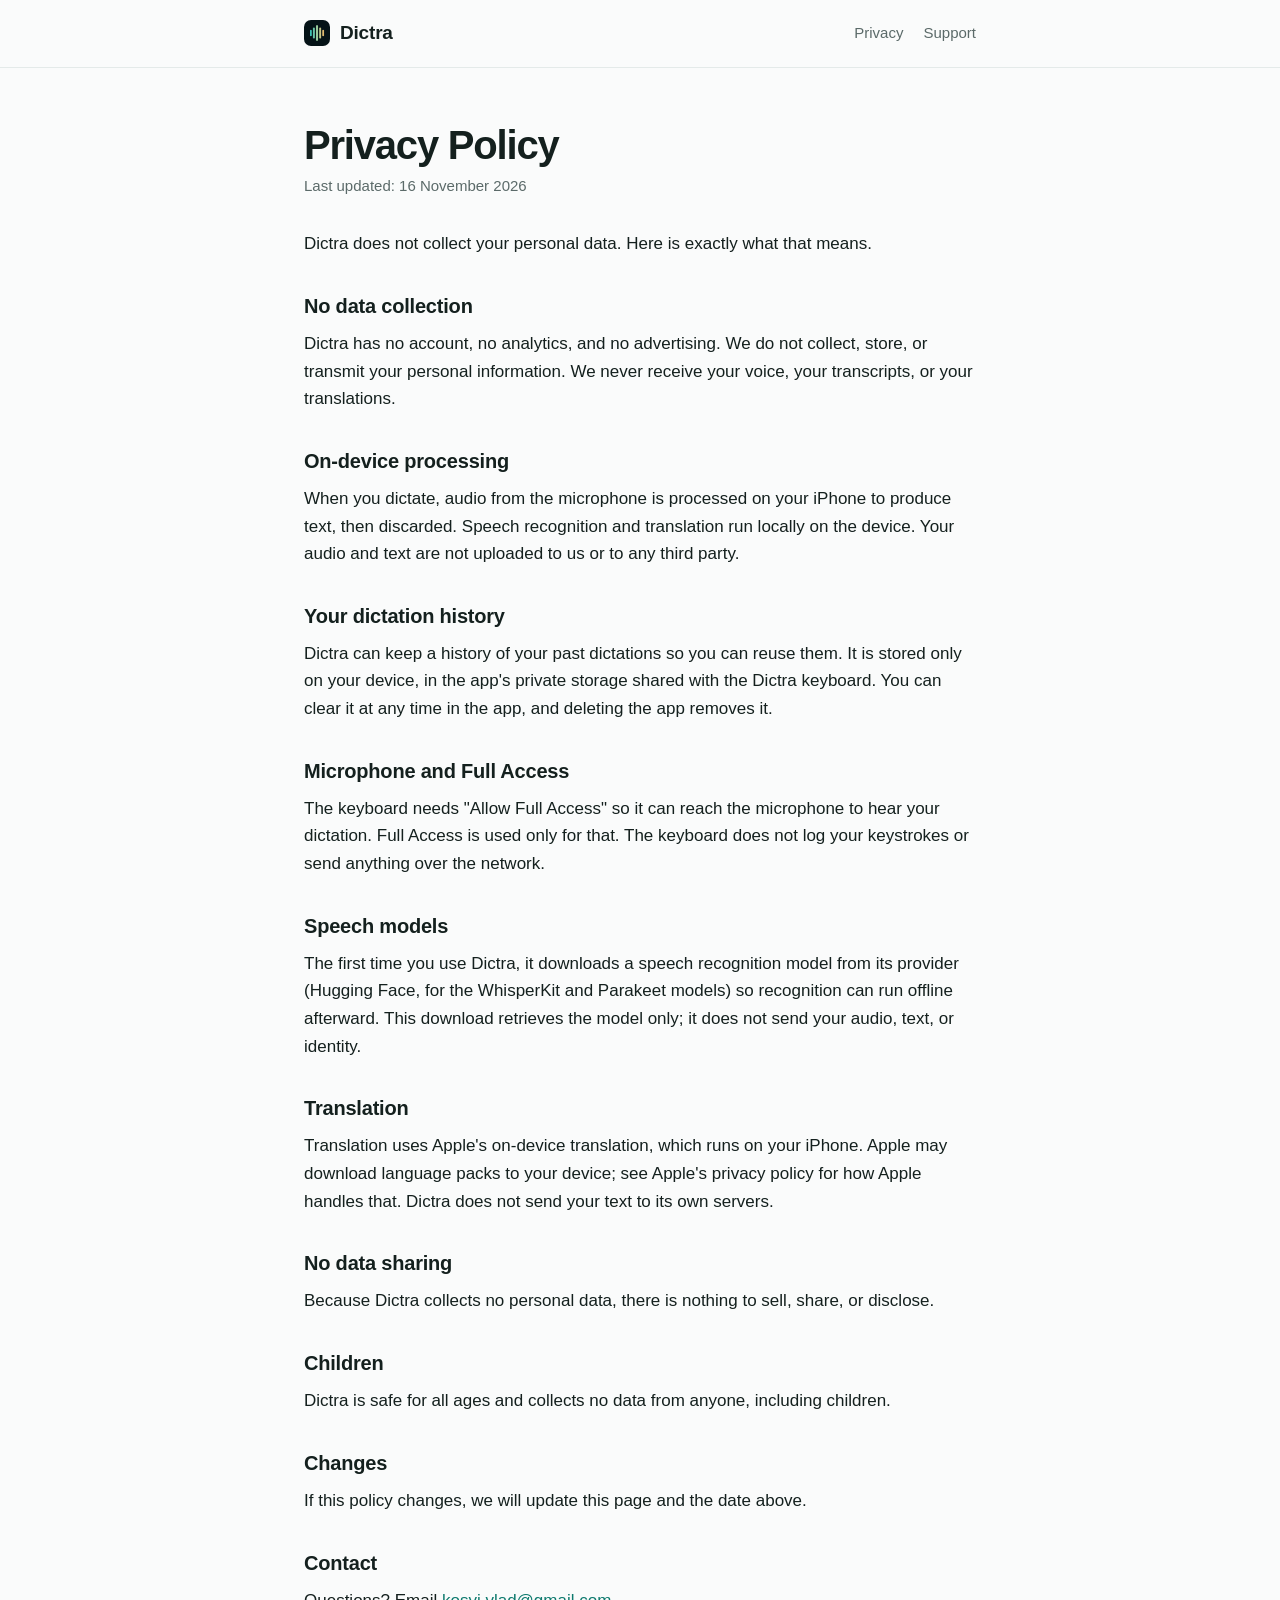
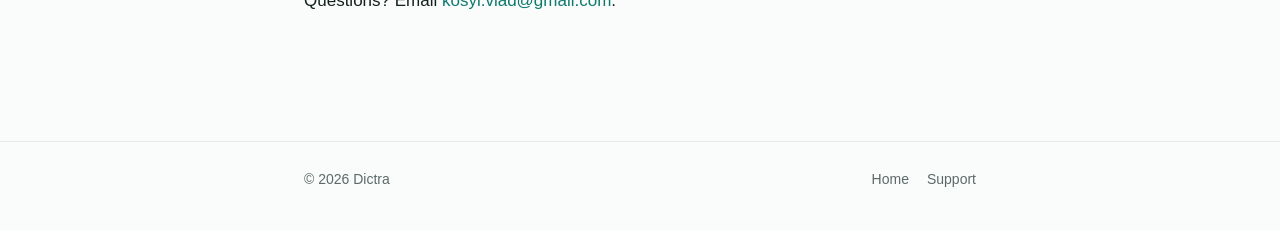
==== privacy.html @ 906a5cbb "Dictra marketing site: landing, privacy, support Static, self-contained marketing page for Dictra — " ====
<!doctype html>
<html lang="en">
<head>
  <meta charset="utf-8">
  <meta name="viewport" content="width=device-width, initial-scale=1">
  <title>Privacy Policy — Dictra</title>
  <meta name="description" content="Dictra does not collect your personal data. Speech recognition and translation run on your iPhone; your voice, transcripts, and translations never reach us.">
  <link rel="icon" type="image/png" sizes="256x256" href="assets/icon/favicon-256.png">
  <link rel="icon" type="image/png" sizes="32x32" href="assets/icon/favicon-32.png">
  <link rel="apple-touch-icon" href="assets/icon/apple-touch-icon.png">
  <meta name="theme-color" content="#0E1517">
  <link rel="stylesheet" href="style.css">
</head>
<body>
  <header class="site-head">
    <div class="wrap">
      <a class="brand" href="index.html"><img class="mark" src="assets/icon/apple-touch-icon.png" alt="" width="26" height="26">Dictra</a>
      <nav class="nav">
        <a href="privacy.html">Privacy</a>
        <a href="support.html">Support</a>
      </nav>
    </div>
  </header>

  <main class="page-main">
    <div class="wrap doc">
      <h1>Privacy Policy</h1>
      <p class="updated">Last updated: 16 November 2026</p>

      <p>Dictra does not collect your personal data. Here is exactly what that means.</p>

      <h2>No data collection</h2>
      <p>Dictra has no account, no analytics, and no advertising. We do not collect, store, or transmit your personal information. We never receive your voice, your transcripts, or your translations.</p>

      <h2>On-device processing</h2>
      <p>When you dictate, audio from the microphone is processed on your iPhone to produce text, then discarded. Speech recognition and translation run locally on the device. Your audio and text are not uploaded to us or to any third party.</p>

      <h2>Your dictation history</h2>
      <p>Dictra can keep a history of your past dictations so you can reuse them. It is stored only on your device, in the app's private storage shared with the Dictra keyboard. You can clear it at any time in the app, and deleting the app removes it.</p>

      <h2>Microphone and Full Access</h2>
      <p>The keyboard needs "Allow Full Access" so it can reach the microphone to hear your dictation. Full Access is used only for that. The keyboard does not log your keystrokes or send anything over the network.</p>

      <h2>Speech models</h2>
      <p>The first time you use Dictra, it downloads a speech recognition model from its provider (Hugging Face, for the WhisperKit and Parakeet models) so recognition can run offline afterward. This download retrieves the model only; it does not send your audio, text, or identity.</p>

      <h2>Translation</h2>
      <p>Translation uses Apple's on-device translation, which runs on your iPhone. Apple may download language packs to your device; see Apple's privacy policy for how Apple handles that. Dictra does not send your text to its own servers.</p>

      <h2>No data sharing</h2>
      <p>Because Dictra collects no personal data, there is nothing to sell, share, or disclose.</p>

      <h2>Children</h2>
      <p>Dictra is safe for all ages and collects no data from anyone, including children.</p>

      <h2>Changes</h2>
      <p>If this policy changes, we will update this page and the date above.</p>

      <h2>Contact</h2>
      <p>Questions? Email <a href="mailto:kosyi.vlad@gmail.com">kosyi.vlad@gmail.com</a>.</p>
    </div>
  </main>

  <footer class="site-foot">
    <div class="wrap">
      <span>© 2026 Dictra</span>
      <span class="links">
        <a href="index.html">Home</a>
        <a href="support.html">Support</a>
      </span>
    </div>
  </footer>
</body>
</html>
---- style.css ----
/* Dictra site — shared styles. Self-contained: no web fonts, no third-party
   requests, to match the product's privacy stance. Light and dark via the
   viewer's OS preference. */

:root {
  --bg: #FAFBFB;
  --surface: #FFFFFF;
  --surface-2: #F1F5F4;
  --text: #14201E;
  --muted: #5B6A69;
  --line: #E4EAE9;
  --voice: #0E7A6E;   /* teal — "voice" / dictation */
  --meaning: #A86D1F; /* amber — "meaning" / translation */
  --radius: 14px;
  --maxw: 720px;
  color-scheme: light dark;
}

@media (prefers-color-scheme: dark) {
  :root {
    --bg: #0E1517;
    --surface: #16211F;
    --surface-2: #1B2A2E;
    --text: #E8EFEE;
    --muted: #8DA3A5;
    --line: #26363A;
    --voice: #34C8B8;
    --meaning: #F2B45C;
  }
}

* { box-sizing: border-box; }
html { -webkit-text-size-adjust: 100%; }

body {
  margin: 0;
  background: var(--bg);
  color: var(--text);
  font-family: -apple-system, BlinkMacSystemFont, "Segoe UI", Roboto, Helvetica, Arial, sans-serif;
  font-size: 17px;
  line-height: 1.62;
  -webkit-font-smoothing: antialiased;
  text-rendering: optimizeLegibility;
}

.wrap { max-width: var(--maxw); margin: 0 auto; padding: 0 24px; }

a { color: var(--voice); text-decoration: none; }
a:hover { text-decoration: underline; }
a:focus-visible { outline: 2px solid var(--voice); outline-offset: 2px; border-radius: 4px; }

/* Header */
.site-head { border-bottom: 1px solid var(--line); }
.site-head .wrap {
  display: flex; align-items: center; justify-content: space-between;
  gap: 16px; padding-top: 18px; padding-bottom: 18px;
}
.brand {
  display: inline-flex; align-items: center; gap: 10px;
  font-weight: 700; font-size: 19px; letter-spacing: -0.01em; color: var(--text);
}
.brand:hover { text-decoration: none; }
.brand .mark {
  width: 26px; height: 26px; border-radius: 7px;
  display: inline-block; object-fit: cover; flex: none;
}
.nav { display: flex; gap: 20px; font-size: 15px; }
.nav a { color: var(--muted); }
.nav a:hover { color: var(--text); text-decoration: none; }

/* Hero */
.hero { padding: 76px 0 56px; text-align: center; }
.eyebrow {
  font-family: ui-monospace, "SF Mono", Menlo, monospace;
  font-size: 13px; letter-spacing: 0.08em; text-transform: uppercase;
  color: var(--muted); margin: 0 0 18px;
}
h1 {
  font-size: clamp(38px, 7vw, 56px); line-height: 1.05; letter-spacing: -0.03em;
  font-weight: 800; margin: 0 0 20px; text-wrap: balance;
}
h1 .accent { color: var(--meaning); }
.lede {
  font-size: clamp(18px, 2.4vw, 21px); color: var(--muted);
  max-width: 34ch; margin: 0 auto 26px; text-wrap: balance;
}
.langs {
  display: inline-flex; flex-wrap: wrap; gap: 8px; justify-content: center;
  list-style: none; padding: 0; margin: 0 0 30px;
}
.langs li {
  font-size: 14px; color: var(--text);
  background: var(--surface-2); border: 1px solid var(--line);
  padding: 5px 12px; border-radius: 999px;
}
.cta-row { display: flex; gap: 12px; justify-content: center; flex-wrap: wrap; }
.pill {
  display: inline-flex; align-items: center; gap: 8px;
  font-size: 15px; font-weight: 600;
  padding: 11px 18px; border-radius: 999px;
  background: var(--surface-2); color: var(--muted); border: 1px solid var(--line);
}

/* Sections */
section.block { padding: 40px 0; border-top: 1px solid var(--line); }
section.block:first-of-type { border-top: none; }
.kicker {
  font-family: ui-monospace, "SF Mono", Menlo, monospace;
  font-size: 12px; letter-spacing: 0.1em; text-transform: uppercase;
  color: var(--voice); margin: 0 0 10px;
}
section.block h2 {
  font-size: clamp(24px, 3.5vw, 30px); letter-spacing: -0.02em; font-weight: 750;
  margin: 0 0 12px; text-wrap: balance;
}
section.block p { margin: 0 0 14px; color: var(--text); }
section.block p.muted { color: var(--muted); }

.examples { display: flex; flex-wrap: wrap; gap: 8px; list-style: none; padding: 0; margin: 14px 0 0; }
.examples li {
  font-family: ui-monospace, "SF Mono", Menlo, monospace; font-size: 14px;
  background: var(--surface-2); border: 1px solid var(--line);
  padding: 6px 12px; border-radius: 10px; color: var(--text);
}
.examples li b { color: var(--meaning); font-weight: 600; }

/* Ordered steps */
ol.steps { margin: 6px 0 0; padding: 0; list-style: none; counter-reset: step; }
ol.steps li {
  position: relative; padding: 0 0 16px 46px; counter-increment: step;
}
ol.steps li::before {
  content: counter(step);
  position: absolute; left: 0; top: 0;
  width: 30px; height: 30px; border-radius: 50%;
  background: var(--surface-2); border: 1px solid var(--line);
  color: var(--voice); font-weight: 700; font-size: 15px;
  display: inline-flex; align-items: center; justify-content: center;
}
ol.steps li:last-child { padding-bottom: 0; }

/* Legal / long-form copy */
.doc h1 { font-size: clamp(30px, 5vw, 40px); text-align: left; margin: 0 0 8px; }
.doc .updated { color: var(--muted); font-size: 15px; margin: 0 0 32px; }
.doc h2 {
  font-size: 20px; letter-spacing: -0.01em; font-weight: 700;
  margin: 32px 0 8px;
}
.doc p { margin: 0 0 14px; }
.page-main { padding: 56px 0 72px; }

/* FAQ */
.faq { display: grid; gap: 18px; margin-top: 8px; }
.faq .q {
  background: var(--surface); border: 1px solid var(--line);
  border-radius: var(--radius); padding: 18px 20px;
}
.faq .q h3 { margin: 0 0 6px; font-size: 17px; font-weight: 700; }
.faq .q p { margin: 0; color: var(--muted); }

.contact-card {
  background: var(--surface-2); border: 1px solid var(--line);
  border-radius: var(--radius); padding: 22px 24px; margin-top: 24px;
}
.contact-card .label {
  font-family: ui-monospace, "SF Mono", Menlo, monospace;
  font-size: 12px; letter-spacing: 0.08em; text-transform: uppercase;
  color: var(--muted); margin: 0 0 4px;
}
.contact-card .email { font-size: 20px; font-weight: 700; }

/* Footer */
.site-foot { border-top: 1px solid var(--line); margin-top: 40px; }
.site-foot .wrap {
  display: flex; flex-wrap: wrap; align-items: center; justify-content: space-between;
  gap: 12px; padding-top: 26px; padding-bottom: 40px;
  color: var(--muted); font-size: 14px;
}
.site-foot .links { display: flex; gap: 18px; }
.site-foot a { color: var(--muted); }
.site-foot a:hover { color: var(--text); text-decoration: none; }

@media (max-width: 480px) {
  .hero { padding: 54px 0 40px; }
  .nav { gap: 14px; }
}

/* ---- Landing showcase ---- */
.cta-row { align-items: center; }
.meta-pills {
  font-family: ui-monospace, "SF Mono", Menlo, monospace;
  font-size: 13px; color: var(--muted);
}

/* Brand wordmark — the one bold moment; everything else stays quiet */
.wordmark {
  font-size: clamp(66px, 15vw, 150px);
  line-height: 0.9; letter-spacing: -0.045em; font-weight: 800;
  margin: 0 0 6px;
  background: linear-gradient(104deg, var(--voice) 8%, var(--meaning) 94%);
  -webkit-background-clip: text; background-clip: text;
  color: var(--voice); -webkit-text-fill-color: transparent;
}
.wordtag {
  font-size: clamp(18px, 4.4vw, 30px); font-weight: 650; letter-spacing: 0.015em;
  margin: 0 0 22px; color: var(--text);
}
.wordtag .tr { color: var(--meaning); }

/* Feature rows — large screenshot beside its topic, alternating sides */
.features .wrap, .howto .wrap { max-width: 1040px; }
.feature {
  display: grid; grid-template-columns: 1fr; gap: 22px; align-items: center;
  padding: 34px 0;
}
.feature + .feature { border-top: 1px solid var(--line); }
.feature-media { display: flex; justify-content: center; }
.feature-media img {
  width: 100%; max-width: 290px; height: auto; display: block;
  transition: transform 0.5s cubic-bezier(0.2, 0.7, 0.2, 1);
}
.feature-copy .kicker { margin-bottom: 10px; }
.feature-copy h2 {
  font-size: clamp(26px, 4.2vw, 38px); letter-spacing: -0.02em; font-weight: 750;
  margin: 0 0 14px; text-wrap: balance;
}
.feature-copy p { margin: 0; color: var(--text); font-size: clamp(16px, 2vw, 18px); }

@media (min-width: 760px) {
  .feature { grid-template-columns: 1fr 1fr; gap: 56px; padding: 58px 0; }
  .feature-media img { max-width: 318px; }
  .feature.reverse .feature-media { order: 2; }
  .feature.reverse .feature-copy { order: 1; }
  .feature-copy { padding: 0 6px; }
}
@media (hover: hover) {
  .feature-media:hover img { transform: translateY(-10px); }
  .feature-media:hover .phone-shell { transform: translateY(-10px); }
  .feature-media:hover .phone-gif { transform: none; }
}

/* Onboarding intro — a looping screen in a device shell, so it reads
   as a phone beside the framed screenshots in the other rows. No shadow:
   the landing keeps media flat. */
.phone-shell {
  width: 100%; max-width: 250px;
  padding: 9px; border-radius: 42px;
  background: #0A1113; border: 1px solid var(--line);
  transition: transform 0.5s cubic-bezier(0.2, 0.7, 0.2, 1);
}
.phone-gif {
  display: block; width: 100%; height: auto;
  max-width: none; filter: none; border-radius: 33px;
}
.onboarding-steps { margin-top: 16px; }
.onboarding-steps li { padding-bottom: 13px; }

/* How it works + promo video.
   Internal separators stay short (inset to the content column); only the
   header and footer rules run edge-to-edge. This divider matches the
   feature-row dividers rather than spanning the full section. */
.promo {
  display: grid; grid-template-columns: 1fr; gap: 28px; align-items: center;
  padding: 48px 0 10px;
  border-top: 1px solid var(--line);
}
.promo-copy h2 {
  font-size: clamp(24px, 3.6vw, 32px); letter-spacing: -0.02em; font-weight: 750;
  margin: 0 0 16px; text-wrap: balance;
}
.promo-copy .muted { color: var(--muted); margin-top: 16px; }
.promo-video { display: flex; justify-content: center; }
.promo-video .promo-gif {
  width: 300px; max-width: 80vw; height: auto; border-radius: 26px;
  background: #EEF3F2; display: block;
}
@media (min-width: 760px) {
  .promo { grid-template-columns: 0.92fr 1.08fr; gap: 48px; padding: 64px 0 14px; }
  .promo-video { order: 2; }
  .promo-copy { order: 1; }
}

/* Scroll-reveal motion — light, presentational, respects reduced-motion */
.reveal {
  opacity: 0; transform: translateY(22px);
  transition: opacity 0.7s ease, transform 0.7s cubic-bezier(0.2, 0.7, 0.2, 1);
}
.reveal.from-left { transform: translateX(-34px); }
.reveal.from-right { transform: translateX(34px); }
.reveal.in { opacity: 1; transform: none; }

.hero .reveal { transition-delay: 0.04s; }
.hero .wordmark.reveal { transition-delay: 0.10s; }
.hero .wordtag.reveal { transition-delay: 0.16s; }
.hero .lede.reveal { transition-delay: 0.22s; }
.hero .cta-row.reveal { transition-delay: 0.28s; }
.feature-copy.reveal { transition-delay: 0.08s; }

@media (prefers-reduced-motion: reduce) {
  .reveal, .feature-media img { transition: none; }
  .reveal { opacity: 1; transform: none; }
}

@media (max-width: 480px) {
  .feature-media img { max-width: 258px; }
}
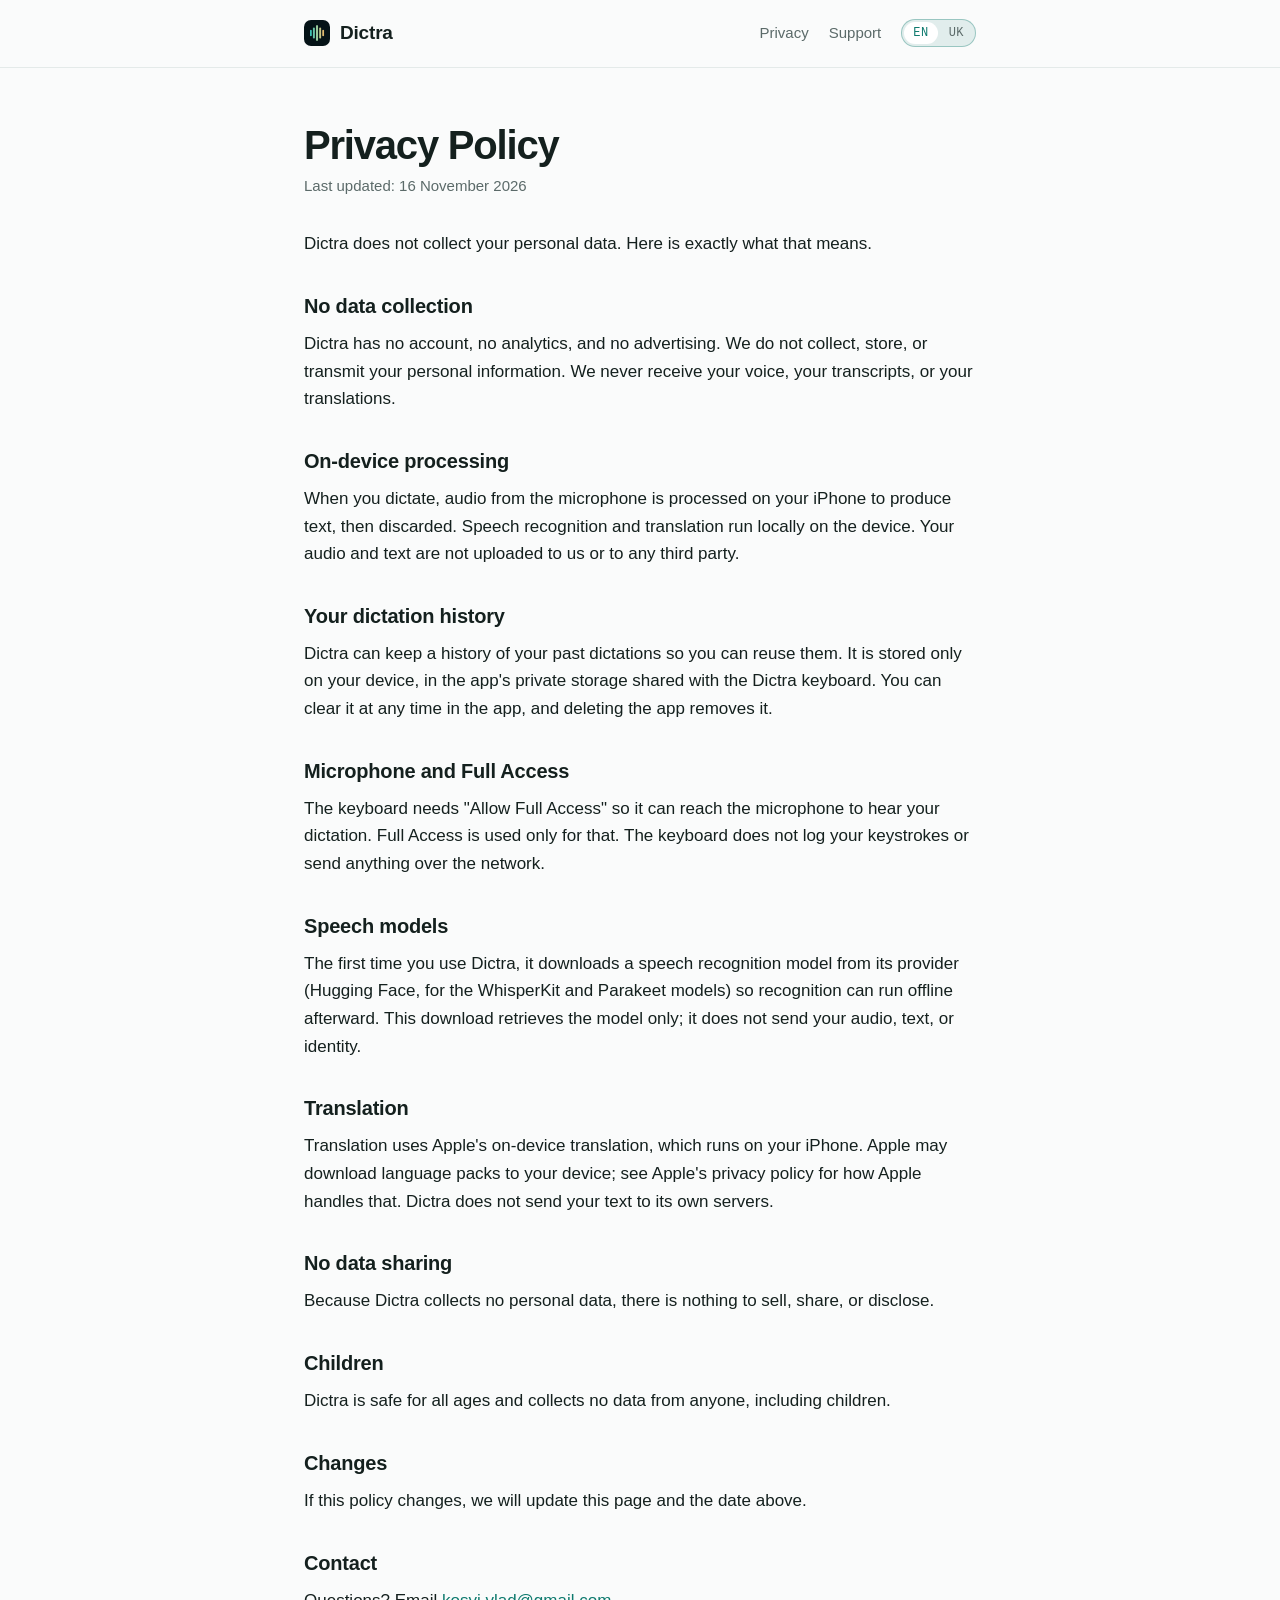
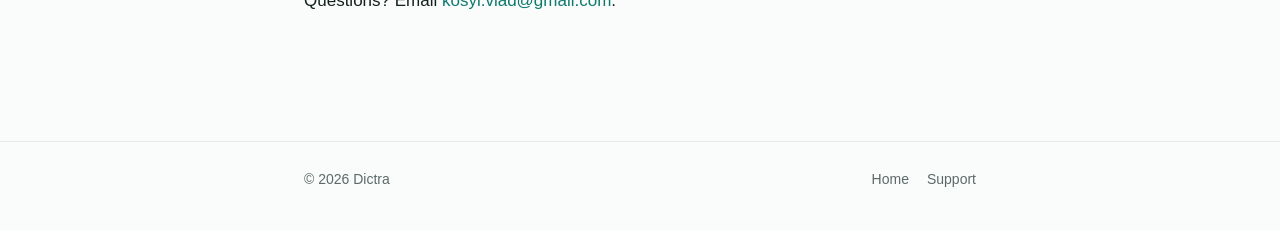
==== commit 6710014a: "Add EN/UK language toggle with Ukrainian localization - i18n.js: client-side EN/UK switch (browser-l" ====
--- a/privacy.html
+++ b/privacy.html
@@ -3,7 +3,7 @@
 <head>
   <meta charset="utf-8">
   <meta name="viewport" content="width=device-width, initial-scale=1">
-  <title>Privacy Policy — Dictra</title>
+  <title data-i18n="title.privacy">Privacy Policy — Dictra</title>
   <meta name="description" content="Dictra does not collect your personal data. Speech recognition and translation run on your iPhone; your voice, transcripts, and translations never reach us.">
   <link rel="icon" type="image/png" sizes="256x256" href="assets/icon/favicon-256.png">
   <link rel="icon" type="image/png" sizes="32x32" href="assets/icon/favicon-32.png">
@@ -16,48 +16,52 @@
     <div class="wrap">
       <a class="brand" href="index.html"><img class="mark" src="assets/icon/apple-touch-icon.png" alt="" width="26" height="26">Dictra</a>
       <nav class="nav">
-        <a href="privacy.html">Privacy</a>
-        <a href="support.html">Support</a>
+        <a href="privacy.html" data-i18n="nav.privacy">Privacy</a>
+        <a href="support.html" data-i18n="nav.support">Support</a>
+        <div class="lang-toggle" role="group" aria-label="Language">
+          <button type="button" data-setlang="en" aria-pressed="true">EN</button>
+          <button type="button" data-setlang="uk" aria-pressed="false">UK</button>
+        </div>
       </nav>
     </div>
   </header>
 
   <main class="page-main">
     <div class="wrap doc">
-      <h1>Privacy Policy</h1>
-      <p class="updated">Last updated: 16 November 2026</p>
+      <h1 data-i18n="pr.h1">Privacy Policy</h1>
+      <p class="updated" data-i18n="pr.updated">Last updated: 16 November 2026</p>
 
-      <p>Dictra does not collect your personal data. Here is exactly what that means.</p>
+      <p data-i18n="pr.intro">Dictra does not collect your personal data. Here is exactly what that means.</p>
 
-      <h2>No data collection</h2>
-      <p>Dictra has no account, no analytics, and no advertising. We do not collect, store, or transmit your personal information. We never receive your voice, your transcripts, or your translations.</p>
+      <h2 data-i18n="pr.h.nodata">No data collection</h2>
+      <p data-i18n="pr.p.nodata">Dictra has no account, no analytics, and no advertising. We do not collect, store, or transmit your personal information. We never receive your voice, your transcripts, or your translations.</p>
 
-      <h2>On-device processing</h2>
-      <p>When you dictate, audio from the microphone is processed on your iPhone to produce text, then discarded. Speech recognition and translation run locally on the device. Your audio and text are not uploaded to us or to any third party.</p>
+      <h2 data-i18n="pr.h.ondevice">On-device processing</h2>
+      <p data-i18n="pr.p.ondevice">When you dictate, audio from the microphone is processed on your iPhone to produce text, then discarded. Speech recognition and translation run locally on the device. Your audio and text are not uploaded to us or to any third party.</p>
 
-      <h2>Your dictation history</h2>
-      <p>Dictra can keep a history of your past dictations so you can reuse them. It is stored only on your device, in the app's private storage shared with the Dictra keyboard. You can clear it at any time in the app, and deleting the app removes it.</p>
+      <h2 data-i18n="pr.h.history">Your dictation history</h2>
+      <p data-i18n="pr.p.history">Dictra can keep a history of your past dictations so you can reuse them. It is stored only on your device, in the app's private storage shared with the Dictra keyboard. You can clear it at any time in the app, and deleting the app removes it.</p>
 
-      <h2>Microphone and Full Access</h2>
-      <p>The keyboard needs "Allow Full Access" so it can reach the microphone to hear your dictation. Full Access is used only for that. The keyboard does not log your keystrokes or send anything over the network.</p>
+      <h2 data-i18n="pr.h.mic">Microphone and Full Access</h2>
+      <p data-i18n="pr.p.mic">The keyboard needs "Allow Full Access" so it can reach the microphone to hear your dictation. Full Access is used only for that. The keyboard does not log your keystrokes or send anything over the network.</p>
 
-      <h2>Speech models</h2>
-      <p>The first time you use Dictra, it downloads a speech recognition model from its provider (Hugging Face, for the WhisperKit and Parakeet models) so recognition can run offline afterward. This download retrieves the model only; it does not send your audio, text, or identity.</p>
+      <h2 data-i18n="pr.h.models">Speech models</h2>
+      <p data-i18n="pr.p.models">The first time you use Dictra, it downloads a speech recognition model from its provider (Hugging Face, for the WhisperKit and Parakeet models) so recognition can run offline afterward. This download retrieves the model only; it does not send your audio, text, or identity.</p>
 
-      <h2>Translation</h2>
-      <p>Translation uses Apple's on-device translation, which runs on your iPhone. Apple may download language packs to your device; see Apple's privacy policy for how Apple handles that. Dictra does not send your text to its own servers.</p>
+      <h2 data-i18n="pr.h.translation">Translation</h2>
+      <p data-i18n="pr.p.translation">Translation uses Apple's on-device translation, which runs on your iPhone. Apple may download language packs to your device; see Apple's privacy policy for how Apple handles that. Dictra does not send your text to its own servers.</p>
 
-      <h2>No data sharing</h2>
-      <p>Because Dictra collects no personal data, there is nothing to sell, share, or disclose.</p>
+      <h2 data-i18n="pr.h.sharing">No data sharing</h2>
+      <p data-i18n="pr.p.sharing">Because Dictra collects no personal data, there is nothing to sell, share, or disclose.</p>
 
-      <h2>Children</h2>
-      <p>Dictra is safe for all ages and collects no data from anyone, including children.</p>
+      <h2 data-i18n="pr.h.children">Children</h2>
+      <p data-i18n="pr.p.children">Dictra is safe for all ages and collects no data from anyone, including children.</p>
 
-      <h2>Changes</h2>
-      <p>If this policy changes, we will update this page and the date above.</p>
+      <h2 data-i18n="pr.h.changes">Changes</h2>
+      <p data-i18n="pr.p.changes">If this policy changes, we will update this page and the date above.</p>
 
-      <h2>Contact</h2>
-      <p>Questions? Email <a href="mailto:kosyi.vlad@gmail.com">kosyi.vlad@gmail.com</a>.</p>
+      <h2 data-i18n="pr.h.contact">Contact</h2>
+      <p data-i18n="pr.p.contact">Questions? Email <a href="mailto:kosyi.vlad@gmail.com">kosyi.vlad@gmail.com</a>.</p>
     </div>
   </main>
 
@@ -65,10 +69,11 @@
     <div class="wrap">
       <span>© 2026 Dictra</span>
       <span class="links">
-        <a href="index.html">Home</a>
-        <a href="support.html">Support</a>
+        <a href="index.html" data-i18n="foot.home">Home</a>
+        <a href="support.html" data-i18n="foot.support">Support</a>
       </span>
     </div>
   </footer>
+  <script src="i18n.js"></script>
 </body>
 </html>
--- a/style.css
+++ b/style.css
@@ -11,6 +11,8 @@
   --line: #E4EAE9;
   --voice: #0E7A6E;   /* teal — "voice" / dictation */
   --meaning: #A86D1F; /* amber — "meaning" / translation */
+  --voice-soft: rgba(14, 122, 110, 0.10);  /* faint teal fill (accents) */
+  --voice-line: rgba(14, 122, 110, 0.34);  /* faint teal border */
   --radius: 14px;
   --maxw: 720px;
   color-scheme: light dark;
@@ -26,6 +28,8 @@
     --line: #26363A;
     --voice: #34C8B8;
     --meaning: #F2B45C;
+    --voice-soft: rgba(52, 200, 184, 0.13);
+    --voice-line: rgba(52, 200, 184, 0.32);
   }
 }
 
@@ -64,9 +68,26 @@
   width: 26px; height: 26px; border-radius: 7px;
   display: inline-block; object-fit: cover; flex: none;
 }
-.nav { display: flex; gap: 20px; font-size: 15px; }
+.nav { display: flex; align-items: center; gap: 20px; font-size: 15px; }
 .nav a { color: var(--muted); }
 .nav a:hover { color: var(--text); text-decoration: none; }
+
+/* Language toggle (EN · UK) */
+.lang-toggle {
+  display: inline-flex; align-items: center; gap: 2px;
+  border: 1px solid var(--voice-line); border-radius: 999px; padding: 2px;
+  background: var(--voice-soft);
+}
+.lang-toggle button {
+  font-family: ui-monospace, "SF Mono", Menlo, monospace;
+  font-size: 12px; letter-spacing: 0.04em; line-height: 1;
+  color: var(--muted); background: transparent; border: 0; cursor: pointer;
+  padding: 5px 9px; border-radius: 999px;
+  transition: color 0.15s, background 0.15s;
+}
+.lang-toggle button:hover { color: var(--voice); }
+.lang-toggle button[aria-pressed="true"] { color: var(--voice); background: var(--surface); }
+.lang-toggle button:focus-visible { outline: 2px solid var(--voice); outline-offset: 2px; }
 
 /* Hero */
 .hero { padding: 76px 0 56px; text-align: center; }
